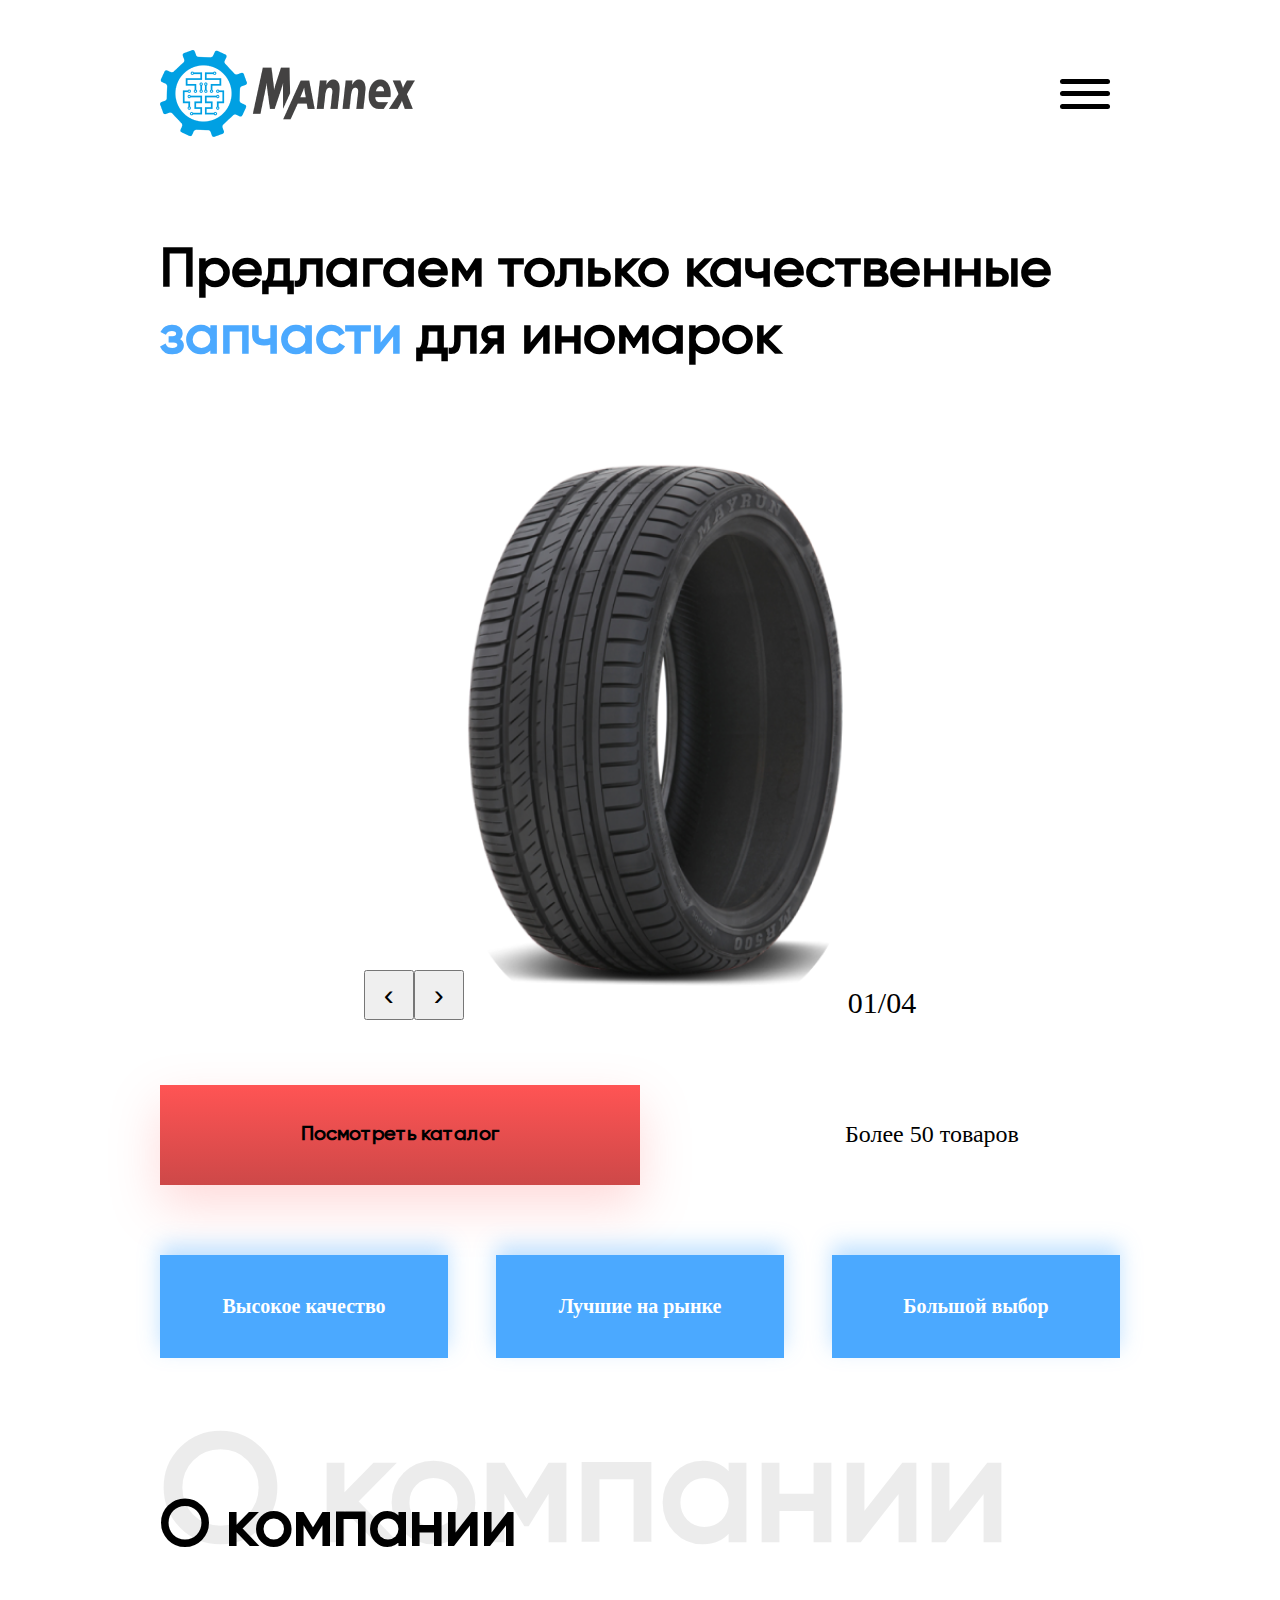
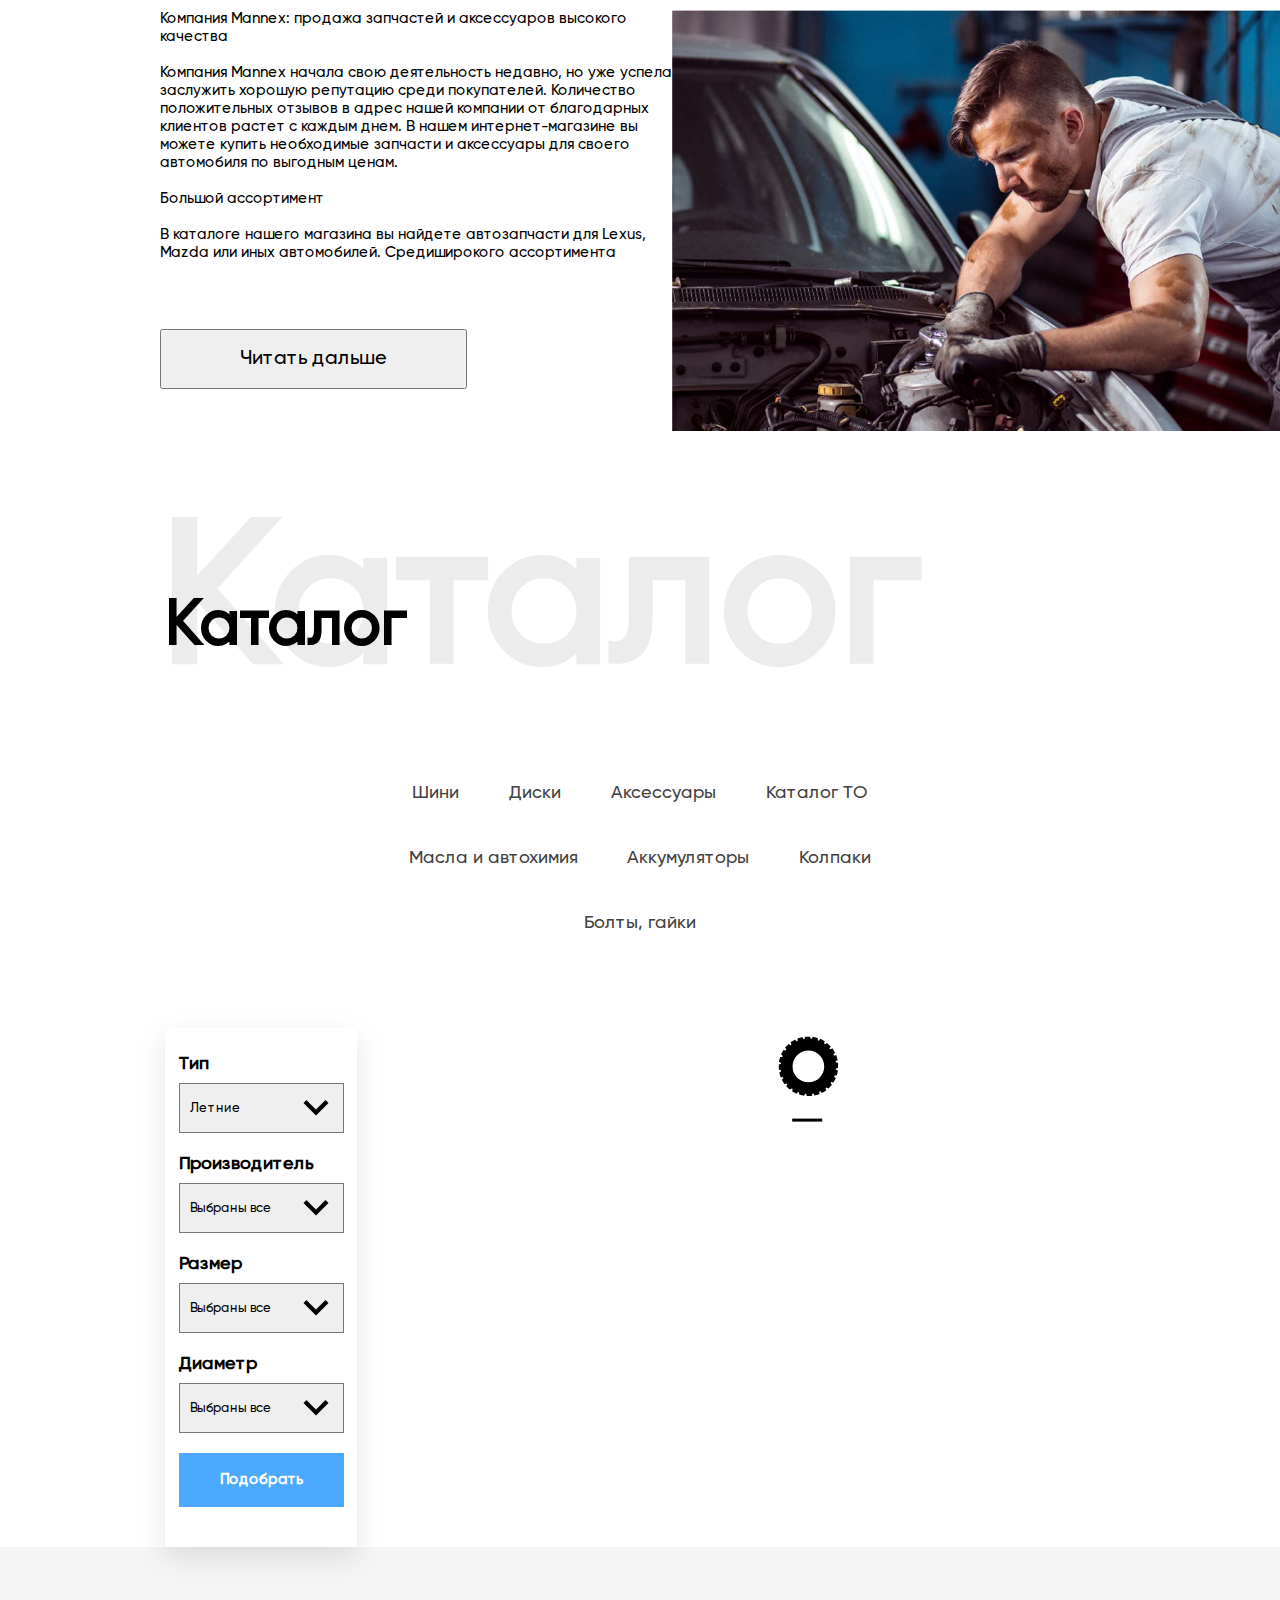
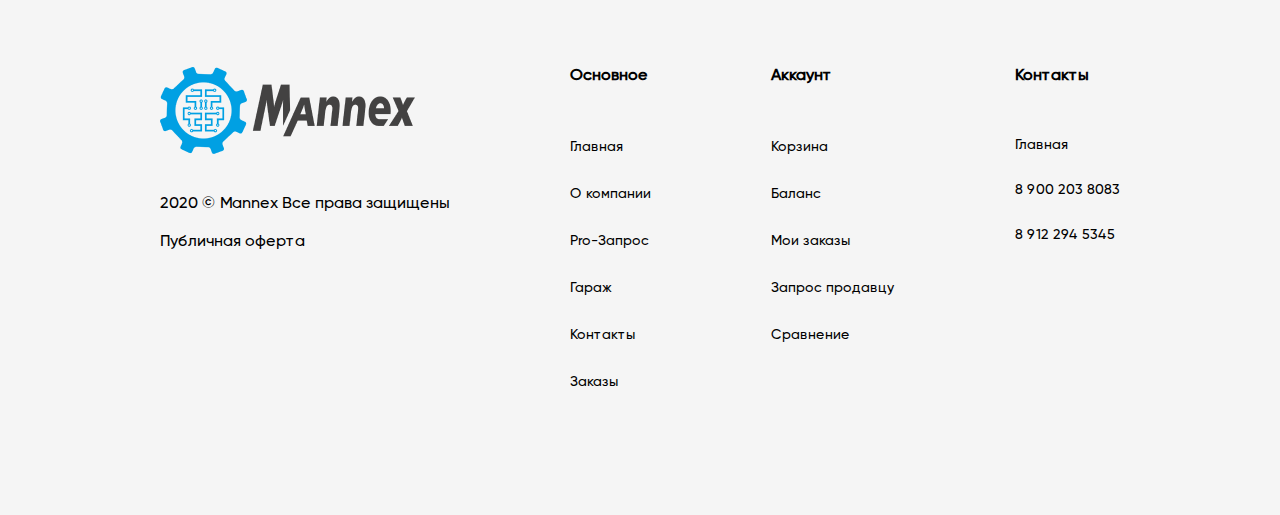
==== index.html @ 4ed4df56 "first commit" ====
<!DOCTYPE html>
<html lang="en">
  <head>
    <meta charset="UTF-8" />
    <meta http-equiv="X-UA-Compatible" content="IE=edge" />
    <meta name="viewport" content="width=device-width, initial-scale=1.0" />
    <link rel="stylesheet" href="https://cdnjs.cloudflare.com/ajax/libs/font-awesome/6.2.0/css/all.min.css" integrity="sha512-xh6O/CkQoPOWDdYTDqeRdPCVd1SpvCA9XXcUnZS2FmJNp1coAFzvtCN9BmamE+4aHK8yyUHUSCcJHgXloTyT2A==" crossorigin="anonymous" referrerpolicy="no-referrer" />
    <link rel="stylesheet" href="./style.css" />
    <link rel="stylesheet" href="./media.css">
    <title>Document</title>
  </head>
  <body>
    <header>
      <section class="container">
        <nav class="header">
          <img class="logo" src="./images/Лого.png" alt="" />
          <ul class="menu">
            <li><a href="#">Главная</a> </li>
            <li><a href="">Pro-Запрос</a> </li>
            <li><a href="./garaje/garaje.html">Гараж</a> </li>
            <li><a href="./contuct/contuct.html">Контакты</a> </li>
            <li><a href="./orederpage/orderpage.html">Заказы</a> </li>
          </ul>
          <div class="nav-2 menu2div">
          <ul class="menu2">
            <li class="menu2-li">
              <a href="./shop/shop.html"><img src="./images/Корзина.png" alt=""></a>
            </li>
            <li class="login">
              <a class="loginimg" href="./registerpage/registerpage.html">
                <i class="fa-solid fa-user"></i>
              </a>
              <a class="enter signIn" href="./loginPage/loginpage.html">Войти</a>
            </li>
          </ul>
        </div>
        <div class="burger-menu">
          <div class="hamburger">
            <div class="hamburger-items burger-itm1"></div>
            <div class="hamburger-items burger-itm2"></div>
            <div class="hamburger-items burger-itm3"></div>
          </div>
        </nav>
        <div class="search">
          <input id="search" type="text" placeholder="Поиск по артикулу" class="search-inp" />
          <button class="search-btn">Поиск</button>
        </div>
      </section>
      </div>
    </header>
    <main>
      <section class="container sect1">
        <div class="sect1-div1">
          <div>
            <div>
              <p class="sect1-p1">
                Предлагаем только качественные <span>запчасти</span> для
                иномарок
              </p>
            </div>
            <div class="sect1-div1-2 hidden">
              <button class="arrow-btn prev">&#139;</button>
              <button class="arrow-btn next">&#155;</button>
              <img src="./images/Товар.png" alt="" class="slide-img" />
              <div class="count-of-slider"></div>
            </div>
            <div class="sect1-div1-1">
              <div class="sect1-p2-div">
                <button class="sect1-p2">Посмотреть каталог</button>
              </div>
              <div class="sect1-p3-div">
                <p class="sect1-p3">Более 50 товаров</p>
              </div>
            </div>
          </div>
          <div class="sect1-div1-2 show">
            <button class="arrow-btn prev1">&#139;</button>
            <button class="arrow-btn next1">&#155;</button>
            <img src="./images/Товар.png" alt="" class="slide-img1"/>
            <div class="count-of-slider1"></div>
          </div>
        </div>
        <div class="sect1-div2">
          <div>
            <p>Высокое качество</p>
          </div>
          <div>
            <p>Лучшие на рынке</p>
          </div>
          <div>
            <p>Большой выбор</p>
          </div>
        </div>
      </section>
      <section class="sect2">
        <div class="grid-cont1">
          <div class="grid-con1-itm1">
            <p>О компании</p>
          </div>
          <div class="grid-con1-itm2">
            <p>О компании</p>
          </div>
          <div class="grid-con1-itm3">
            <p>
              Компания Mannex: продажа запчастей и аксессуаров высокого <br />
              качества<br /><br />

              Компания Mannex начала свою деятельность недавно, но уже успела<br />
              заслужить хорошую репутацию среди покупателей. Количество<br />
              положительных отзывов в адрес нашей компании от благодарных <br />
              клиентов растет с каждым днем. В нашем интернет-магазине вы <br />
              можете купить необходимые запчасти и аксессуары для своего<br />
              автомобиля по выгодным ценам. <br /><br />

              Большой ассортимент<br /><br />

              В каталоге нашего магазина вы найдете автозапчасти для Lexus,<br />
              Mazda или иных автомобилей. Средиширокого ассортимента
            </p>
          </div>
          <div class="grid-con1-itm4">
            <button>Читать дальше</button>
          </div>
          <div class="grid-con1-itm5">
            <img src="./images/carPhotowithMan.png" alt="" />
          </div>
        </div>
      </section>
      <section class="container sect3">
        <div class="sect3-grid-cont">
          <div class="sect3-grid-items1">
            <p>Каталог</p>
          </div>
          <div class="sect3-grid-items2">
            <p>Каталог</p>
          </div>
          <div class="sect3-grid-items3">
            <ul>
              <li><a href="">Шини</a></li>
              <li><a href="">Диски</a></li>
              <li><a href="">Аксессуары</a></li>
              <li><a href="">Каталог ТО</a></li>
              <li><a href="">Масла и автохимия</a></li>
              <li><a href="">Аккумуляторы</a></li>
              <li><a href="">Колпаки</a></li>
              <li><a href="">Болты, гайки</a></li>
            </ul>
          </div>
          <div class="sect3-grid-items4">
            <div class="wheels">
              <div>
                <h3>Тип</h3>
                <select name="type" id="">
                  <option value="">Летние <img src="./images/Vector.png" alt=""></option>
                  <option value=""></option>
                  <option value=""></option>
                </select>
              </div>
              <div>
                <h3>Производитель</h3>
                <select name="type" id="">
                  <option value="">Выбраны все</option>
                  <option value=""></option>
                  <option value=""></option>
                </select>
              </div>
              <div>
                <h3>Размер</h3>
                <select name="type" id="">
                  <option value="">Выбраны все</option>
                  <option value=""></option>
                  <option value=""></option>
                </select>
              </div>
              <div>
                <h3>Диаметр</h3>
                <select name="type" id="">
                  <option value="">Выбраны все</option>
                  <option value=""></option>
                  <option value=""></option>
                </select>
              </div>
              <div>
                <button>Подобрать</button>
              </div>
            </div>
          </div>
          <div class="sect3-grid-items5">
            <div class="loader">
              <div class="tyre">
              <svg xmlns="http://www.w3.org/2000/svg" viewBox="0 0 100 100">
              <path d="M99.7 52.5v-8.3l-4.1-1c-.1-.6-.2-1.2-.3-1.7l3.4-1.9-2.1-8-4.3.1c-.2-.5-.5-1.1-.7-1.6l2.8-2.7-4.1-7.2-4.2 1.2c-.4-.4-.7-.9-1.1-1.3l2.1-3.4-5.8-5.8-3.8 2.1c-.5-.3-.9-.7-1.4-1l1.1-3.8L70.1 4l-3 3.1c-.5-.2-1.1-.4-1.6-.6l.1-4-8-2.1-2.1 3.7c-.6 0-1.2-.1-1.7-.1l-1-3.8h-8.3l-1 4.1c-.6.1-1.2.2-1.7.3l-1.9-3.4-8 2.1.1 4.2c-.5.2-1.1.5-1.6.7l-2.7-2.8-7.2 4.1 1.2 4-1.4 1.1-3.3-2-5.8 5.8 2.1 3.6c-.4.5-.7 1-1.1 1.5l-3.7-1-4.1 7.2 2.9 2.8c-.2.6-.5 1.2-.7 1.8l-3.7-.1-2.1 8 3.5 2c-.1.6-.1 1.3-.2 1.9L.5 47v8.3l3.8 1c.1.7.2 1.3.3 1.9L1.5 60l2.1 8 3.9-.1c.3.6.5 1.2.8 1.8l-2.6 2.5 4.1 7.2 3.7-1.1c.4.5.8 1.1 1.3 1.6l-1.8 3 5.8 5.8 3.3-2c.5.4 1.1.8 1.7 1.2l-1 3.4 7.2 4.1 2.7-2.8c.6.3 1.3.5 1.9.7V97l8 2.1 1.9-3.4c.7.1 1.4.1 2 .2l.9 3.4h8.3l.9-3.7 2-.3 1.7 3.1 8-2.1-.1-3.9c.6-.3 1.2-.5 1.8-.8l2.5 2.6 7.2-4.1-1.1-3.8 1.5-1.2 3.2 1.9 5.8-5.8-2.1-3.8c.4-.5.7-1 1.1-1.5l3.6 1 4.1-7.2-3-2.9c.2-.6.4-1.2.6-1.7l3.8.1 2.1-8-3.7-2c.1-.6.1-1.2.2-1.8l3.9-.9zM76.4 50c0 14.6-11.8 26.4-26.4 26.4S23.6 64.5 23.6 50c0-14.6 11.8-26.4 26.4-26.4S76.4 35.4 76.4 50z"/>
            </svg>
              </div>
              <div class="shade"> </div>
            </div>
          </div>
          <div class="sect3-grid-items11 ">
            <div class="page"></div>
          </div>
        </div>
      </section>
    </main>
    <footer>
      <section class="footer container">
        <div class="foot-grid">
          <div class="foot-grid-items1">
            <img class="foot-logo" src="./images/Лого.png" alt="" />
            <p>
              2020 © Mannex Все права защищены <br> <br>
              Публичная оферта
            </p>
          </div>
          <div class="foot-grid-items2">
            <h3>Основное</h3>
            <ul>
              <li><a href="">Главная</a></li>
              <li><a href="">О компании</a></li>
              <li><a href="">Pro-Запрос</a></li>
              <li><a href="">Гараж</a></li>
              <li><a href="">Контакты</a></li>
              <li><a href="">Заказы</a></li>
            </ul>
          </div>
          <div class="foot-grid-items3">
            <h3>Аккаунт</h3>
            <ul>
              <li><a href="">Корзина</a></li>
              <li><a href="">Баланс</a></li>
              <li><a href="">Мои заказы</a></li>
              <li><a href="">Запрос продавцу</a></li>
              <li><a href="">Сравнение</a></li>
            </ul>
          </div>
          <div class="foot-grid-items4">
            <h3>Контакты</h3>
              <p>Главная</p>
              <a href="">8 900 203 8083 </a> <br>
              <a href="">8 912 294 5345 </a>
          </div>
        </div>
      </section>
    </footer>
    <script src="./header.js"></script>
    <script src="./script.js"></script>
    <script>
      let sing=document.querySelector('.enter');
      sing.innerText=JSON.parse(localStorage.getItem('value')) ? JSON.parse(localStorage.getItem('value')).firstName : 'Войти'
  </script>
  </body>
</html>
---- style.css ----
@import url(./header.css);
@import url(./footer.css);
*{
  margin: 0;
  padding: 0;
  box-sizing: border-box;
}
/*//////////////////////////////////Main/////////////*/
/*//////////////////////////////////Sect1/////////////*/
.sect1-div1{
  display: flex;
  flex-direction: row;
  justify-content: space-between;
  padding: 50px 0 0 0;
  align-items: center;
}
.sect1-p1{
  font-family: 'Gilroy';
  font-style: normal;
  font-weight: 700;
  font-size: 60px;
  padding: 50px 0;
}
.sect1-p1 span{
  color:#4BA9FF ;
}
.sect1-div1-1{
 display: flex;
 flex-direction: row;
 justify-content: space-between;
 height: 100px;
 align-items: center;
}
.sect1-p2-div{
  background: linear-gradient(180deg, #FF5454 0%, #CD4848 100%);
  box-shadow: 0px 20px 50px rgba(255, 129, 129, 0.3);
  width: 50%;
  text-align: center;
}
.sect1-p2-div button{
  background: linear-gradient(180deg, #FF5454 0%, #CD4848 100%);
  border: none;
}
.sect1-p2{
  font-family: 'Gilroy';
  font-style: normal;
  font-weight: 700;
  font-size: 24px;
  padding:38px;
}
.sect1-p3-div{
  width: 300px;
  padding-left: 25px;
}
.sect1-p3{
  font-family: 'Montserrat';
  font-style: normal;
  font-weight: 300;
  font-size: 24px;
}
.sect1-div1-2{
  display: flex;
  flex-direction: row;
  align-items: flex-end;
  justify-content: center;
}
.sect1-div1-2 button{
  width: 50px;
  height: 50px;
  font-size: 30px;
}
/* .sect1-div1-2 img{
  width: 450px;
  height: 450px;
} */
.sect1-div2{
  display: flex;
  flex-direction: row;
  justify-content: space-between;
  padding: 70px 0 0 0;
}
.sect1-div2 div{
  display: flex;
  justify-content: center;
  align-items: center;
  width: 30%;
  padding: 40px 0;
  background: #4BA9FF;
  box-shadow: 0px -10px 20px rgba(75, 169, 255, 0.35);
}
.sect1-div2 div p{
  font-family: 'Montserrat';
  font-style: normal;
  font-weight: 600;
  font-size: 30px;
  color: white;
}
/* .show img{
  width: 80%;
  height: 80%;
} */
.count-of-slider1, .count-of-slider{
  font-size: 30px;
}
.count-of-slider .bluecolor{
  color: blue;
}
/*//////////////////////////////////Sect2/////////////*/
.sect2{
  width: 87.5%;
  margin-left: auto;
  /* border: 1px solid; */
}
.grid-cont1{
  display: grid;
  grid-template-columns: repeat(2,auto);
  grid-template-rows: repeat(4,auto);
  grid-template-areas: 
  "itm2  itm2"
  "itm1 itm1"
  "itm3 itm5"
  "itm4 itm5";
  justify-content: space-between;
  padding: 50px 0 0 0;
}
.grid-con1-itm1{
  grid-area: itm1;
  font-family: 'Gilroy';
  font-style: normal;
  font-weight: 700;
  font-size: 64px;
  z-index: 1;
  padding: 100px 0 64px 0;
}
.grid-con1-itm2{
  grid-area: itm2;
  position: absolute;
  z-index: -1;
  font-family: 'Gilroy';
  font-style: normal;
  font-weight: 700;
  font-size: 200px;
  color: rgba(67, 66, 66, 0.1);
}
.grid-con1-itm3{
  grid-area: itm3;
  font-family: 'Gilroy';
  font-style: normal;
  font-weight: 500;
  font-size: 24px;
}
.grid-con1-itm4{
  grid-area: itm4;
}
.grid-con1-itm5{
  grid-area: itm5;
}
.grid-con1-itm4 button{
  font-family: 'Gilroy';
  font-style: normal;
  font-weight: 500;
  font-size: 24px;
  width: 470px;
  height: 99.96px;
}
/*//////////////////////////////////Sect3/////////////*/
.sect3-grid-cont{
  display: grid;
  grid-template-columns: 20% 60%;
  grid-template-rows: repeat(6,auto);
  grid-template-areas: 
  "item2 item2 item2 item2"
  "item1 item1 item1 item1"
  "item3 item3 item3 item3"
  "item4 item5 item5 item5" 
  "item4 item5 item5 item5"
  "item4 item11 item11 item11";
  padding-top: 50px;justify-content: space-around;
  gap: 42px;
}
.sect3-grid-items1{
  grid-area: item1;
  font-family: 'Gilroy';
  font-style: normal;
  font-weight: 700;
  font-size: 64px;
  z-index: 1;
  padding: 60px 0 64px 0;
}
.sect3-grid-items2{
  grid-area: item2;
  position: absolute;
  z-index: -1;
  font-family: 'Gilroy';
  font-style: normal;
  font-weight: 700;
  font-size: 200px;
  color: rgba(67, 66, 66, 0.1);
}
.sect3-grid-items3{
  grid-area: item3;
  justify-self: center;
}
.sect3-grid-items3 ul{
  display: flex;
  gap:45px;
  list-style-type: none;
  padding-bottom: 100px;
}
.sect3-grid-items3 ul li{
  display: inline-block;
}
.sect3-grid-items3 ul li a{
  text-decoration: none;
  font-family: 'Gilroy';
  font-style: normal;
  font-weight: 400;
  font-size: 18px;
  color: #434242;
}
.sect3-grid-items3 ul li:hover{
  text-align: center;
  width: 100px;
  height: 40px;
  background-color: #4BA9FF;
}
.sect3-grid-items4{
  grid-area: item4;
  /* border: 1px solid red; */
  display: flex;
  justify-content: space-around;
  background: #FFFFFF;
  box-shadow: 0px 10px 25px rgba(119, 119, 119, 0.2);
  padding: 25px 0 63px 0;
  height: fit-content;
}
.sect3-grid-items4 h3{
  font-family: 'Gilroy';
  font-weight: 600;
  font-size: 24px;
}
.sect3-grid-items4 select{
  font-family: 'Gilroy';
  font-weight: 400;
  font-size: 18px;
}
.wheels{
  /* border: 1px solid; */
  display: flex;
  flex-direction: column;
  gap: 20px;
}
.wheels div{
  display: flex;
  flex-direction: column;
  gap: 8px;
}
.wheels div select{
  width: 245px;
  height: 50px;
  padding-left: 20px;
  appearance: none;
  background-image: url(./images/Vector.png);
  background-repeat: no-repeat;
  background-position-x:200px;
  background-position-y:center ;
}
.wheels div button{
  font-family: 'Gilroy';
  font-weight: 700;
  font-size: 20px;
  padding: 20px 0;
}
.sect3-grid-items5{
  grid-area: item5;
  display: flex;
  flex-wrap: wrap;
  gap: 32px 102px;
  align-items: flex-start;
  /* border: 1px solid coral; */
  justify-content:flex-start;
  margin-top: -20px;
  padding-left: 100px;
}
.sect3-items5-div{
  display: flex;
  flex-direction: column;
  justify-content: center;
  /* border: 1px solid red; */
  width: 25%;
}
.image-wheel{
  width: 85%;
  align-self: center;
}
.item5-div2-h2{
  font-family: 'Gilroy';
  font-weight: 700;
  font-size: 36px;
  padding: 10px 0 4px 0;
}
.item5-div2-p{
  font-family: 'Gilroy';
  font-weight: 400;
  font-size: 18px;
  padding-bottom: 34px;
}
.for-whell{
  display: flex;
  flex-direction: row;
  justify-content: space-between;
  align-items: center;
}
.count-div{
  display: flex;
  gap: 0 20px;
  align-items: center;
  font-size: 20px;
}
.minus{
  font-size: 40px;
  color: red;
}
.plus{
  font-size: 30px;
  font-weight: 900;
  color: green;
}

.sect3-grid-items11{
  grid-area: item11;
  display: flex;
  justify-content: center;
  align-items: center;
  padding-bottom: 65px;
  /* border: 1px solid; */
}
.page{
  display: flex;
  gap: 0 10px;
}
.page span{
  font-size: 30px;
  padding:5px 10px ;
}

.hidden{
  display: none;
}


.pagination{
  display: flex;
  flex-direction: row;
  justify-content: space-around;
  align-items: center;
  padding: 88px 0 50px 0;
}
.prev-for-pagination{
  opacity: 0;
}
.prev-for-pagination, .next-for-pagination
{
  font-size: 20px;
  padding: 15px 25px;
  text-transform: capitalize;
}
.page{
  font-size: 20px;
}
.price{
  width: 30%;
  border: none;
  background-color: #4BA9FF;
  text-align: center;
  font-family: 'Gilroy';
  font-weight: 600;
  font-size: 15px;
  padding: 7px 17px;
}
.price::-webkit-input-placeholder  { 
  color:    white;
}
.add-btn{
  background: none;
  border: none;
}
.active{
  background-color: #4BA9FF;
}
/*/////////////////Loading/////////////////////*/
.loader {
  display: flex;
  flex-direction: column;
  width: 42px;
  justify-content: center;
  margin: 0 auto;
  transform: scale(0.6);
}
.loader .tyre {
  position: relative;
  animation: jump 0.8s cubic-bezier(0.7, 0.31, 1, 1.89) infinite alternate;
}
.loader svg {
  fill: black;
  width: 100px;
  animation: roll 0.8s linear 0.2s infinite;
}
.loader .shade {
  height: 5px;
  width: 50px;
  margin-top: 33px;
  background: black;
  animation: stretch 0.8s cubic-bezier(1, 0.54, 0.77, 1.38) infinite alternate;
  margin-left: 23px;
}
@keyframes roll {
  0% {
      transform: rotateZ(0deg);
 }
  100% {
      transform: rotateZ(90deg);
 }
}
@keyframes stretch {
  0% {
      transform: scaleX(1);
 }
  70% {
      transform: scaleX(1);
 }
  100% {
      transform: scaleX(1.3);
 }
}
@keyframes jump {
  0% {
      transform: scaleY(1) translateY(0);
 }
  10% {
      transform: scaleY(1.05);
 }
  100% {
      transform: scaleY(0.9) translateY(40px);
 }
}
@keyframes grow {
  0% {
      transform: scaleY(0);
 }
  70% {
      transform: scaleX(0);
 }
  100% {
      transform: scaleY(1);
 }
}
---- media.css ----
/*//////////////////////Media 1640-1340/////////////////////*/
@media screen and (max-width:1700px) and (min-width:1340px) {
  .sect1-p1{
    font-size:45px;
    padding: 50px 0;
  }
  .sect1-div1-2 img{
    width: 80%;
  }
  .arrow-btn{
    padding: 5px 10px;
  }
  .sect1-div2 div p{
    font-size: 20px;
  }
  .sect1-p2-div button{
    font-size: 20px;
  }
  .grid-con1-itm5 img{
    width: 100%;
  }
  .grid-con1-itm3{
    font-size: 18px;
    padding-bottom: 10px;
  }
  .grid-con1-itm4 button{
    font-size: 18px;
    width: 40%;
    height: 80%;
  }
  .sect3-grid-items3 ul li a{
    font-size: 15px;
  }
  .grid-con1-itm1{
    padding: 80px 0 44px 0;
  }
  .sect3-grid-items3 ul{
    padding-bottom: 40px;
  }
  .wheels div select{
    width: 100%;
    height: 50px;
    padding-left: 5px;
    background-position-x:90%;
    font-size: 15px;
  }
  .sect3-grid-items4 h3{
    font-size: 18px;
    padding:0 30px 0 0;
  }
  .wheels div button{
    font-size: 18px;
    padding: 18px 0;
  }
  .sect3-grid-items4{
    padding: 25px 0 40px 0;
  }
  .item5-div2 h2{
    font-size: 28px;
  }
  .item5-div2 p{
    font-size: 13px;
  }
  .item5-div3 p{
    font-size: 13px;
  }
  .item5-div3 button{
    font-size: 18px;
    background: none;
    border: none;
  }
}

/*//////////////////////Media 1340-1040/////////////////////*/
@media screen and (max-width:1340px) and (min-width:1024px) {
  .sect1-div1-2{
    display: none;
  }
  .hidden{
    display: flex;
    padding-bottom: 65px;
  }
  .sect1-p1{
    font-size:55px;
    padding: 50px 0;
  }
  .hidden img{
    width: 40%;
  }
  .arrow-btn{
    padding: 5px 10px;
  }
  .sect1-div2 div p{
    font-size: 20px;
  }
  .sect1-p2-div button{
    font-size: 20px;
  }
  .grid-con1-itm2{
    font-size: 150px;
  }
  .grid-con1-itm5 img{
    width: 100%;
  }
  .grid-con1-itm3{
    font-size: 15px;
    padding-bottom: 20px;
  }
  .grid-con1-itm4 button{
    font-size: 20px;
    width: 60%;
    height: 60px;
  }
  .sect3-grid-items3 ul{
    margin: auto;
    width: 80%;
    display: flex;
    flex-wrap: wrap;
    gap: 20px 8%;
    justify-content: center;
  }
  .sect3-grid-items3 ul li a{
    font-size: 18px;
  }
  .grid-con1-itm1{
    padding: 80px 0 44px 0;
  }
  .sect3-grid-items3 ul{
    padding-bottom: 40px;
  }
  .wheels div select{
    width: 100%;
    height: 50px;
    padding-left: 10px;
    background-position-x:90%;
    font-size: 13px;
  }
  .sect3-grid-items4 h3{
    font-size: 18px;
    padding:0 30px 0 0;
  }
  .wheels div button{
    font-size: 15px;
    padding: 18px 0;
    background-color: #4BA9FF;
    border: none;
    color: white;
  }
  .sect3-grid-items4{
    padding: 25px 0 40px 0;
  }
  .item5-div2 h2{
    font-size: 28px;
  }
  .item5-div2 p{
    font-size: 13px;
  }
  .item5-div3 p{
    font-size: 13px;
  }
  .item5-div3 button{
    font-size: 18px;
    background: none;
    border: none;
  }
  .sect3-grid-items7, .sect3-grid-items10
  {
    display: none;
  }
  .sect3-grid-cont{
    display: grid;
    grid-template-columns: 20% 60%;;
    grid-template-rows: repeat(6,auto);
    grid-template-areas: 
    "item2 item2 item2"
    "item1 item1 item1"
    "item3 item3 item3"
    "item4 item5 item5" 
    "item4 item5 item5"
    "item4 item11 item11";
    padding-top: 50px;
    justify-content: space-around;
    gap: 42px 80px;
}

/*////////////////////////////////////////  Katalog  //////////////////////////////////////*/
.sect3-grid-items5{
  gap: 32px 160px;
  padding-left: 20px;
}
.sect3-items5-div{
  /* border: 1px solid red; */
  width: 32%;
}
.image-wheel{
  width: 85%;
  align-self: center;
}
.item5-div2-h2{
  font-family: 'Gilroy';
  font-weight: 700;
  font-size: 36px;
  padding: 10px 0 4px 0;
}
.item5-div2-p{
  width: 100%;
  font-family: 'Gilroy';
  font-weight: 400;
  font-size: 18px;
  padding-bottom: 34px;
}
.for-whell{
  display: flex;
  flex-direction: row;
  justify-content: space-between;
  align-items: center;
}
.count-div{
  display: flex;
  gap: 0 20px;
  align-items: center;
  font-size: 20px;
}
.minus{
  font-size: 40px;
  color: red;
}
.plus{
  font-size: 30px;
  font-weight: 900;
  color: green;
}
}
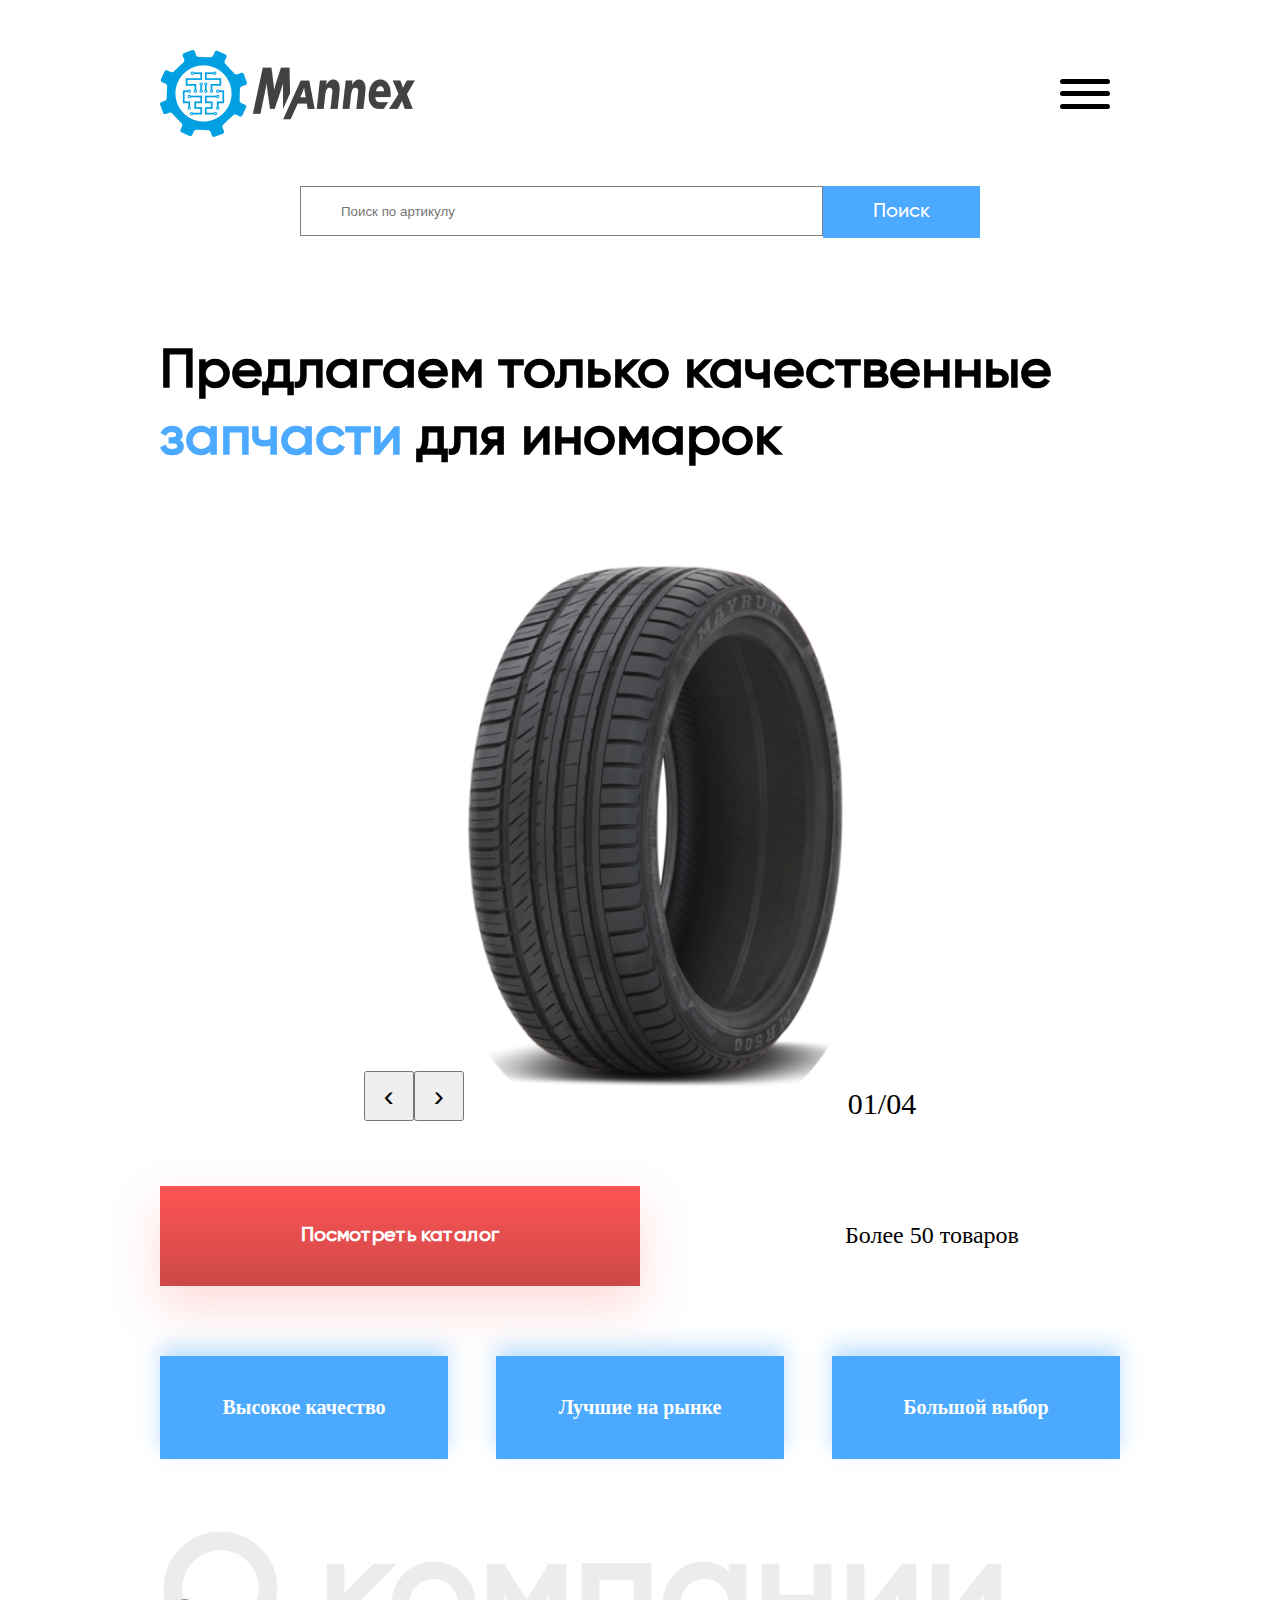
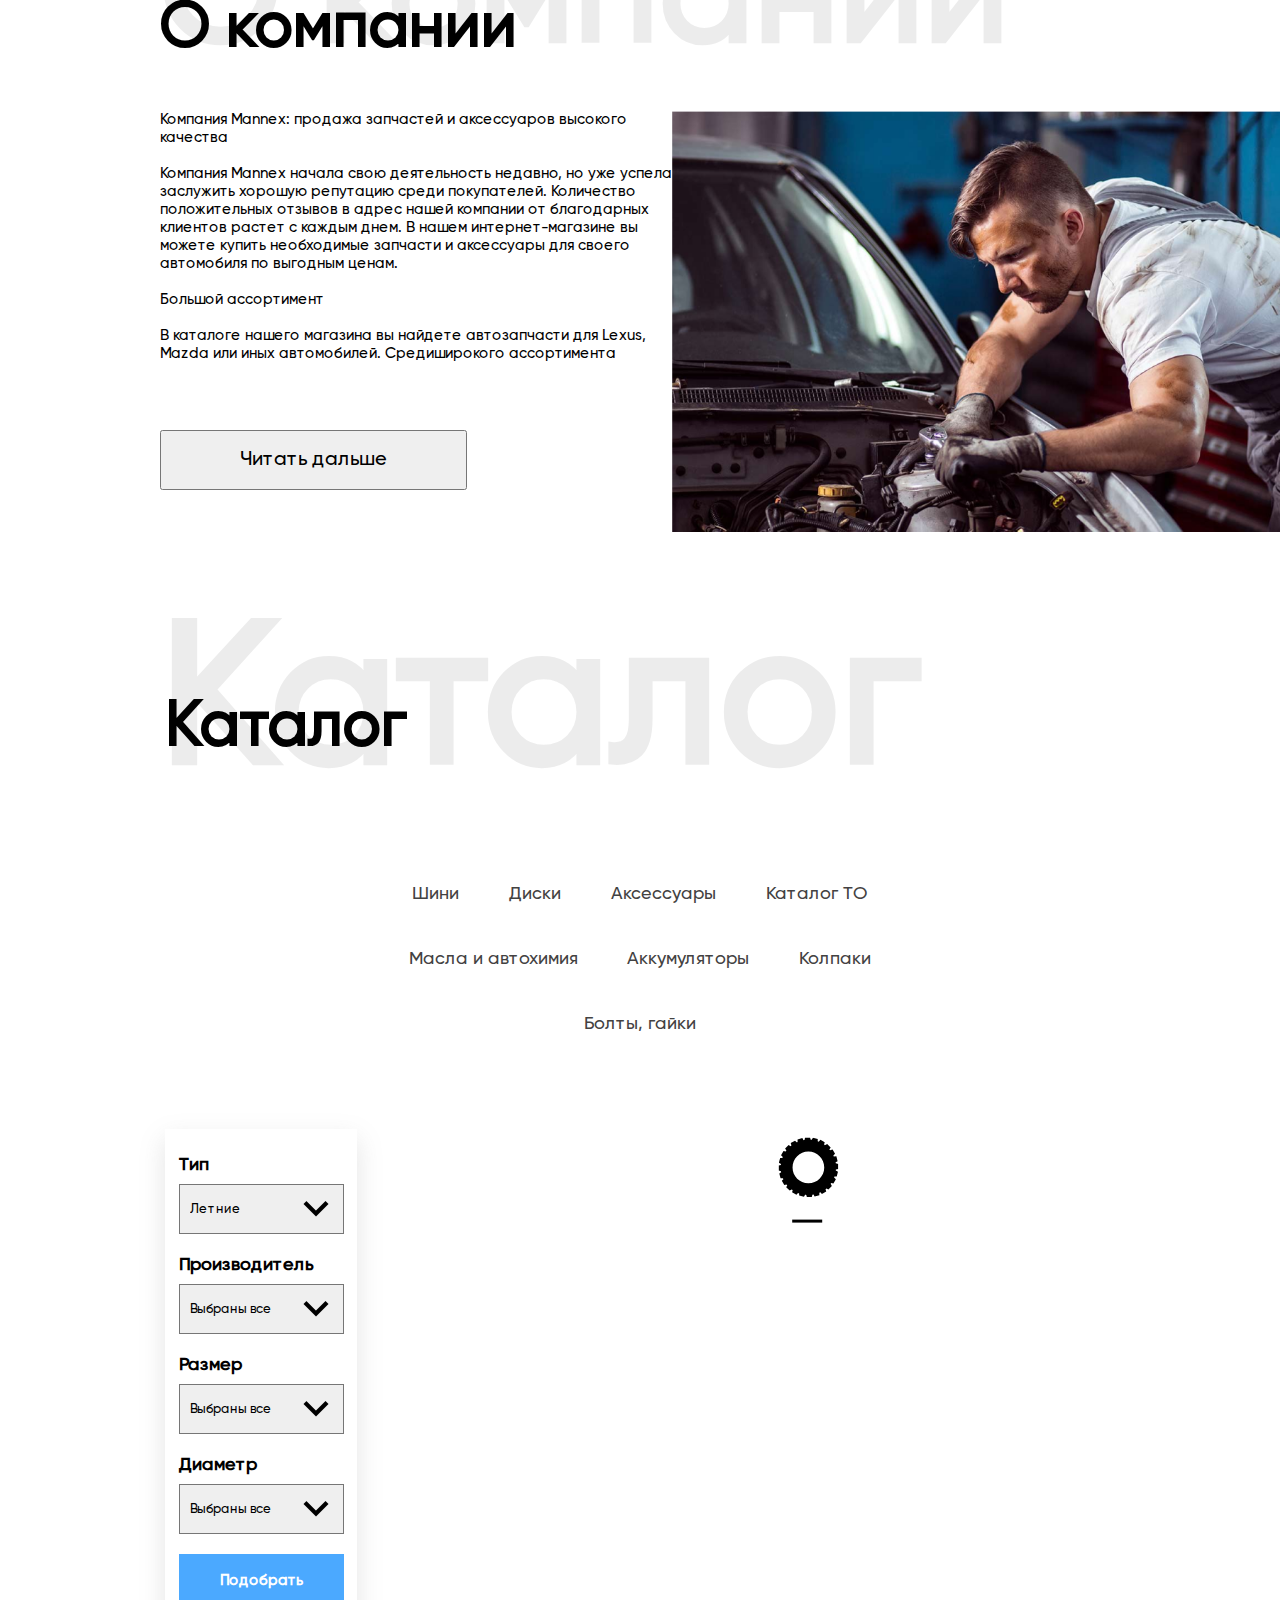
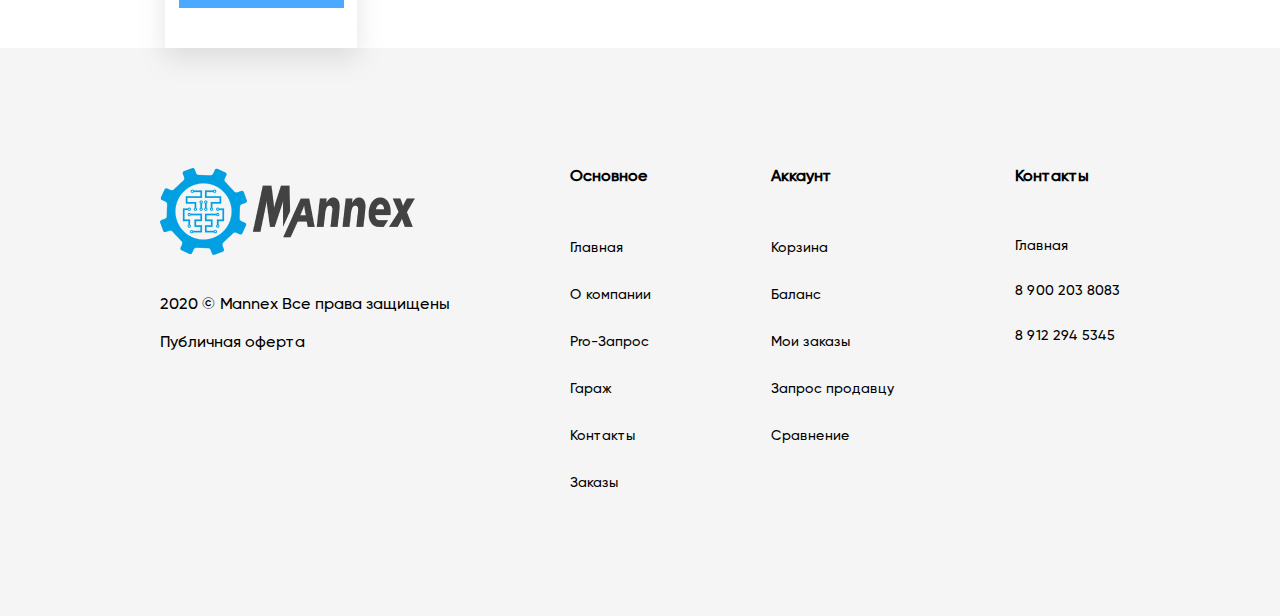
==== commit a416e06d: "index.html media" ====
--- a/index.html
+++ b/index.html
@@ -214,19 +214,19 @@
           <div class="foot-grid-items2">
             <h3>Основное</h3>
             <ul>
-              <li><a href="">Главная</a></li>
+              <li><a href="#">Главная</a></li>
               <li><a href="">О компании</a></li>
               <li><a href="">Pro-Запрос</a></li>
-              <li><a href="">Гараж</a></li>
-              <li><a href="">Контакты</a></li>
-              <li><a href="">Заказы</a></li>
+              <li><a href="./garaje/garaje.html">Гараж</a></li>
+              <li><a href="./contuct/contuct.html">Контакты</a></li>
+              <li><a href="./orederpage/orderpage.html">Заказы</a></li>
             </ul>
           </div>
           <div class="foot-grid-items3">
             <h3>Аккаунт</h3>
             <ul>
-              <li><a href="">Корзина</a></li>
-              <li><a href="">Баланс</a></li>
+              <li><a href="./shop/shop.html">Корзина</a></li>
+              <li><a href="./balans/balans.html">Баланс</a></li>
               <li><a href="">Мои заказы</a></li>
               <li><a href="">Запрос продавцу</a></li>
               <li><a href="">Сравнение</a></li>
--- a/style.css
+++ b/style.css
@@ -30,6 +30,9 @@
  justify-content: space-between;
  height: 100px;
  align-items: center;
+}
+.sect1-div1-1 button{
+  color: white;
 }
 .sect1-p2-div{
   background: linear-gradient(180deg, #FF5454 0%, #CD4848 100%);
@@ -275,7 +278,7 @@
   grid-area: item5;
   display: flex;
   flex-wrap: wrap;
-  gap: 32px 102px;
+  gap: 32px 12%;
   align-items: flex-start;
   /* border: 1px solid coral; */
   justify-content:flex-start;
@@ -304,6 +307,9 @@
   font-weight: 400;
   font-size: 18px;
   padding-bottom: 34px;
+  white-space: nowrap;
+  overflow: hidden;
+  text-overflow: ellipsis;
 }
 .for-whell{
   display: flex;
--- a/media.css
+++ b/media.css
@@ -1,5 +1,5 @@
 /*//////////////////////Media 1640-1340/////////////////////*/
-@media screen and (max-width:1700px) and (min-width:1340px) {
+@media screen and (max-width:1700px) and (min-width:1440px) {
   .sect1-p1{
     font-size:45px;
     padding: 50px 0;
@@ -70,9 +70,8 @@
     border: none;
   }
 }
-
-/*//////////////////////Media 1340-1040/////////////////////*/
-@media screen and (max-width:1340px) and (min-width:1024px) {
+/*//////////////////////Media 1340-1024/////////////////////*/
+@media screen and (max-width:1441px) and (min-width:1024px) {
   .sect1-div1-2{
     display: none;
   }
@@ -182,10 +181,9 @@
     justify-content: space-around;
     gap: 42px 80px;
 }
-
 /*////////////////////////////////////////  Katalog  //////////////////////////////////////*/
 .sect3-grid-items5{
-  gap: 32px 160px;
+  gap: 32px 30%;
   padding-left: 20px;
 }
 .sect3-items5-div{
@@ -230,4 +228,471 @@
   font-weight: 900;
   color: green;
 }
+}
+/*//////////////////////Media 1024-700/////////////////////*/
+@media screen and (max-width:1024px) and (min-width:700px) {
+  .sect1-div1-1{
+    display: flex;
+    flex-direction: column;
+    width: 100%;
+    height: auto;
+    justify-content: center;
+    align-items: center;
+  }
+  .sect1-p2-div{
+    width: 100%;
+  }
+  .sect1-div1-2{
+    display: none;
+  }
+  .sect1-p3-div{
+    padding: 31px 0 36px 0;
+    width: 100%;
+    text-align: center;
+  }
+.sect1-p3{
+  font-size: 30px;
+}
+  .hidden{
+    display: flex;
+    padding-bottom: 65px;
+  }
+  .sect1-p1{
+    font-size:50px;
+    padding: 50px 0;
+  }
+  .hidden img{
+    width: 40%;
+  }
+  .arrow-btn{
+    padding: 5px 10px;
+  }
+  .sect1-div2 div p{
+    font-size: 20px;
+  }
+  .sect1-p2-div button{
+    font-size: 20px;
+  }
+  .sect3-grid-items2{
+    font-size: 140px;
+  }
+  .sect3-grid-items1{
+    padding: 15px 0 64px 5px;
+    font-size: 50px;
+  }
+  .grid-con1-itm2 h2{
+    font-size: 100px;
+  }
+  .grid-con1-itm1 p{
+    padding: 0 0 64px 5px;
+    font-size: 50px;
+  }
+  .grid-con1-itm2{
+    font-size: 100px;
+  }
+  .grid-con1-itm5 img{
+    width: 100%;
+  }
+  .grid-con1-itm3{
+    font-size: 15px;
+    padding-bottom: 20px;
+  }
+  .grid-con1-itm4 button{
+    font-size: 20px;
+    width: 60%;
+    height: 60px;
+  }
+  .sect3-grid-items3 ul{
+    margin: auto;
+    width: 80%;
+    display: flex;
+    flex-wrap: wrap;
+    gap: 20px 8%;
+    justify-content: center;
+  }
+  .sect3-grid-items3 ul li a{
+    font-size: 18px;
+  }
+  .grid-con1-itm1{
+    padding: 35px 0 44px 0;
+  }
+  .sect3-grid-items3 ul{
+    padding-bottom: 40px;
+  }
+  .wheels div select{
+    width: 100%;
+    height: 50px;
+    padding-left: 10px;
+    background-position-x:90%;
+    font-size: 13px;
+  }
+  .sect3-grid-items4 h3{
+    font-size: 18px;
+    padding:0 30px 0 0;
+  }
+  .wheels div button{
+    font-size: 15px;
+    padding: 18px 0;
+    background-color: #4BA9FF;
+    border: none;
+    color: white;
+  }
+  .sect3-grid-items4{
+    padding: 25px 0 40px 0;
+  }
+  .item5-div2 h2{
+    font-size: 28px;
+  }
+  .item5-div2 p{
+    font-size: 13px;
+  }
+  .item5-div3 p{
+    font-size: 13px;
+  }
+  .item5-div3 button{
+    font-size: 18px;
+    background: none;
+    border: none;
+  }
+  .sect3-grid-items7, .sect3-grid-items10
+  {
+    display: none;
+  }
+  .sect3-grid-cont{
+    display: grid;
+    grid-template-columns: repeat(2,auto);
+    grid-template-rows: repeat(6,auto);
+    grid-template-areas: 
+    "item2 item2 item2"
+    "item1 item1 item1"
+    "item3 item3 item3"
+    "item4 item4 item4" 
+    "item5 item5 item5"
+    "item11 item11 item11";
+    padding-top: 50px;
+    justify-content: space-around;
+    gap: 42px 80px;
+}
+.sect1-div2{
+  display: flex;
+  flex-direction: column;
+  justify-content: center;
+  align-items: center;
+  gap: 39px 0;
+}
+.sect1-div2 div{
+  width: 100%;
+}
+.grid-con1-itm5{
+  display: none;
+}
+.sect3-grid-items3 ul {
+  width: 100%;
+}
+.sect3-grid-items3 ul li a {
+  font-size: 15px;
+}
+.sect3-grid-items4{
+  width: fit-content;
+  padding: 25px 40px 40px 40px;
+  align-self: center;
+  justify-self: center;
+}
+.wheels div select{
+  width: 245px;
+}
+/*////////////////////////////////////////  Katalog  //////////////////////////////////////*/
+.sect3-grid-items5{
+  gap: 32px 160px;
+  padding-left: 12%;
+  padding-top: 60px;
+}
+.sect3-items5-div{
+  /* border: 1px solid red; */
+  width: 32%;
+}
+.image-wheel{
+  width: 85%;
+  align-self: center;
+}
+.item5-div2-h2{
+  font-family: 'Gilroy';
+  font-weight: 700;
+  font-size: 36px;
+  padding: 10px 0 4px 0;
+}
+.item5-div2-p{
+  width: 100%;
+  font-family: 'Gilroy';
+  font-weight: 400;
+  font-size: 18px;
+  padding-bottom: 34px;
+  overflow: hidden;
+  text-overflow: ellipsis;
+}
+.for-whell{
+  display: flex;
+  flex-direction: row;
+  justify-content: space-between;
+  align-items: center;
+}
+.count-div{
+  display: flex;
+  gap: 0 10px;
+  align-items: center;
+  font-size: 20px;
+}
+.minus{
+  font-size: 40px;
+  color: red;
+}
+.plus{
+  font-size: 30px;
+  font-weight: 900;
+  color: green;
+}
+.price{
+  width: auto;
+  padding: 5px 15px;
+}
+}
+
+
+/*//////////////////////Media 700-375/////////////////////*/
+@media screen and (max-width:700px) and (min-width:375px) {
+  .sect1-div1-1{
+    display: flex;
+    flex-direction: column;
+    width: 100%;
+    height: auto;
+    justify-content: center;
+    align-items: center;
+  }
+  .sect1-p2-div{
+    width: 100%;
+  }
+  .sect1-div1-2{
+    display: none;
+  }
+  .sect1-p3-div{
+    padding: 31px 0 36px 0;
+    width: 100%;
+    text-align: center;
+  }
+.sect1-p3{
+  font-size: 30px;
+}
+  .hidden{
+    display: flex;
+    padding-bottom: 65px;
+  }
+  .sect1-p1{
+    font-size:30px;
+    padding: 50px 0 20px 0;
+  }
+  .hidden img{
+    width: 40%;
+  }
+  .arrow-btn{
+    padding: 5px 10px;
+  }
+  .sect1-div2 div p{
+    font-size: 20px;
+  }
+  .sect1-p2-div button{
+    font-size: 20px;
+  }
+  .sect3-grid-items2{
+    font-size: 85px;
+    padding-top: 30px;
+  }
+  .sect3-grid-items1{
+    padding: 60px 0 30px 30px;
+    font-size: 40px;
+  }
+  .grid-con1-itm2 h2{
+    font-size: 100px;
+  }
+  .grid-con1-itm1 p{
+    padding: 0 0 35px 5px;
+    font-size: 35px;
+  }
+  .grid-con1-itm2{
+    font-size: 55px;
+  }
+  .grid-con1-itm5 img{
+    width: 100%;
+  }
+  .grid-con1-itm3{
+    font-size: 10px;
+    padding-bottom: 20px;
+  }
+  .grid-con1-itm4 button{
+    font-size: 13px;
+    width: 60%;
+    height: 40px;
+  }
+  .sect3-grid-items3 ul{
+    margin: auto;
+    width: 80%;
+    display: flex;
+    flex-wrap: wrap;
+    gap: 20px 8%;
+    justify-content: center;
+  }
+  .sect3-grid-items3 ul li a{
+    font-size: 18px;
+  }
+  .grid-con1-itm1{
+    padding: 20px 0 0 0;
+  }
+  .sect3-grid-items3 ul{
+    padding-bottom: 40px;
+  }
+  .wheels div select{
+    width: 100%;
+    height: 50px;
+    padding-left: 10px;
+    background-position-x:90%;
+    font-size: 13px;
+  }
+  .sect3-grid-items4 h3{
+    font-size: 18px;
+    padding:0 30px 0 0;
+  }
+  .wheels div button{
+    font-size: 15px;
+    padding: 18px 0;
+    background-color: #4BA9FF;
+    border: none;
+    color: white;
+  }
+  .sect3-grid-items4{
+    padding: 25px 0 40px 0;
+  }
+  .item5-div2 h2{
+    font-size: 28px;
+  }
+  .item5-div2 p{
+    font-size: 13px;
+  }
+  .item5-div3 p{
+    font-size: 13px;
+  }
+  .item5-div3 button{
+    font-size: 18px;
+    background: none;
+    border: none;
+  }
+  .sect3-grid-items7, .sect3-grid-items10
+  {
+    display: none;
+  }
+  .sect3-grid-cont{
+    display: grid;
+    grid-template-columns: repeat(2,auto);
+    grid-template-rows: repeat(6,auto);
+    grid-template-areas: 
+    "item2 item2 item2"
+    "item1 item1 item1"
+    "item3 item3 item3"
+    "item4 item4 item4" 
+    "item5 item5 item5"
+    "item11 item11 item11";
+    padding-top: 10px;
+    justify-content: space-around;
+    gap: 0 80px;
+}
+.sect1-div2{
+  display: flex;
+  flex-direction: column;
+  justify-content: center;
+  align-items: center;
+  gap: 39px 0;
+}
+.sect1-div2 div{
+  width: 100%;
+}
+.grid-con1-itm5{
+  display: none;
+}
+.sect3-grid-items3 ul {
+  width: 100%;
+}
+.sect3-grid-items3 ul li a {
+  font-size: 11px;
+}
+.sect3-grid-items4{
+  width: fit-content;
+  padding: 25px 40px 40px 40px;
+  align-self: center;
+  justify-self: center;
+}
+.wheels div select{
+  width: 245px;
+}
+/*////////////////////////////////////////  Katalog  //////////////////////////////////////*/
+.sect3-grid-items5{
+  display: flex;
+  flex-wrap: wrap;
+  justify-content: center;
+  gap: 32px 25%;
+  padding-left: 20px;
+  padding-top: 60px;
+  padding-bottom: 50px;
+}
+.sect3-items5-div{
+  /* border: 1px solid red; */
+  width: 32%;
+}
+.image-wheel{
+  width: 85%;
+  align-self: center;
+}
+.item5-div2-h2{
+  font-family: 'Gilroy';
+  font-weight: 700;
+  font-size: 30px;
+  padding: 10px 0 4px 0;
+}
+.item5-div2-p{
+  white-space: nowrap;
+  width: 100%;
+  font-family: 'Gilroy';
+  font-weight: 400;
+  font-size: 13px;
+  padding-bottom: 34px;
+  overflow: hidden;
+  text-overflow: ellipsis;
+}
+.for-whell{
+  display: flex;
+  flex-direction: row;
+  justify-content: space-between;
+  align-items: center;
+}
+.count-div{
+  display: flex;
+  gap: 0 5px;
+  align-items: center;
+  font-size: 18px;
+  padding: 0 5px;
+}
+.minus{
+  font-size: 40px;
+  color: red;
+}
+.plus{
+  font-size: 30px;
+  font-weight: 900;
+  color: green;
+}
+.price{
+  width: auto;
+  padding: 5px 15px;
+  font-size: 13px;
+}
+.sect1-div1{
+  padding: 0;
+}
 }